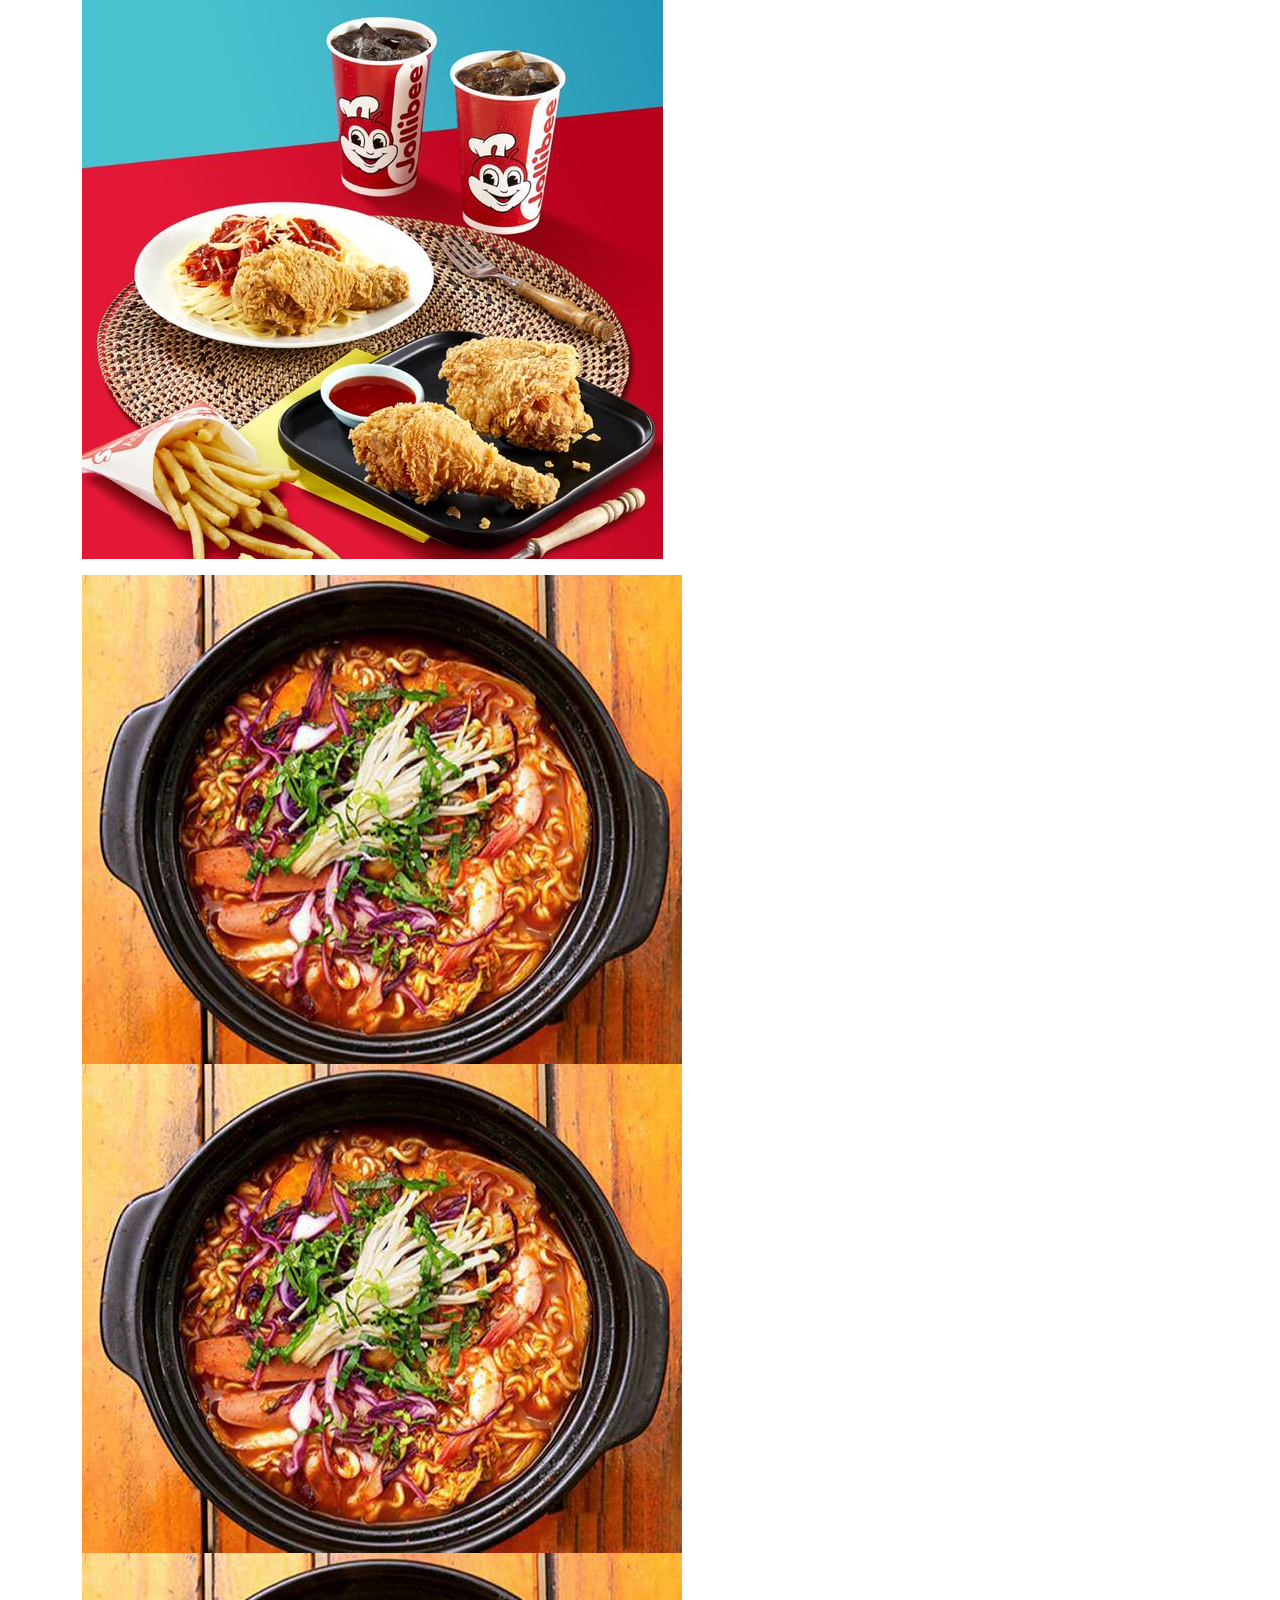
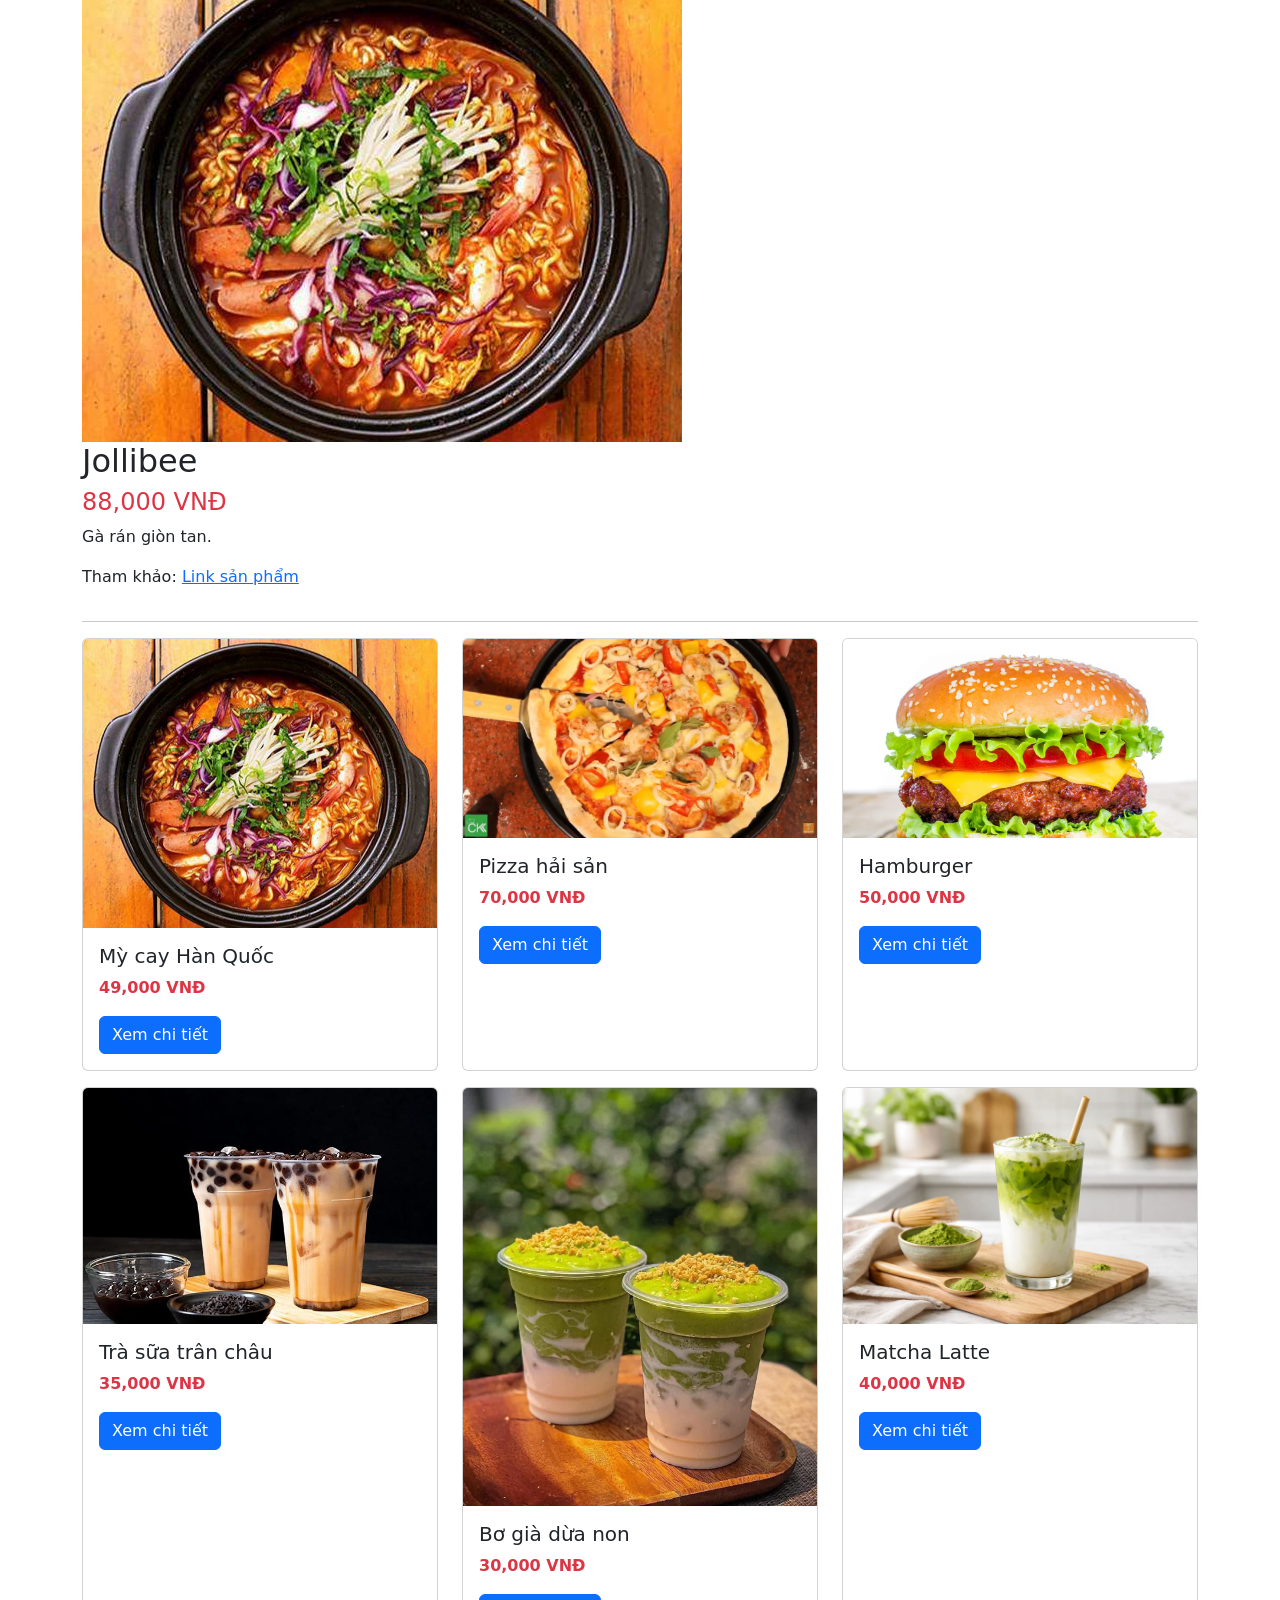
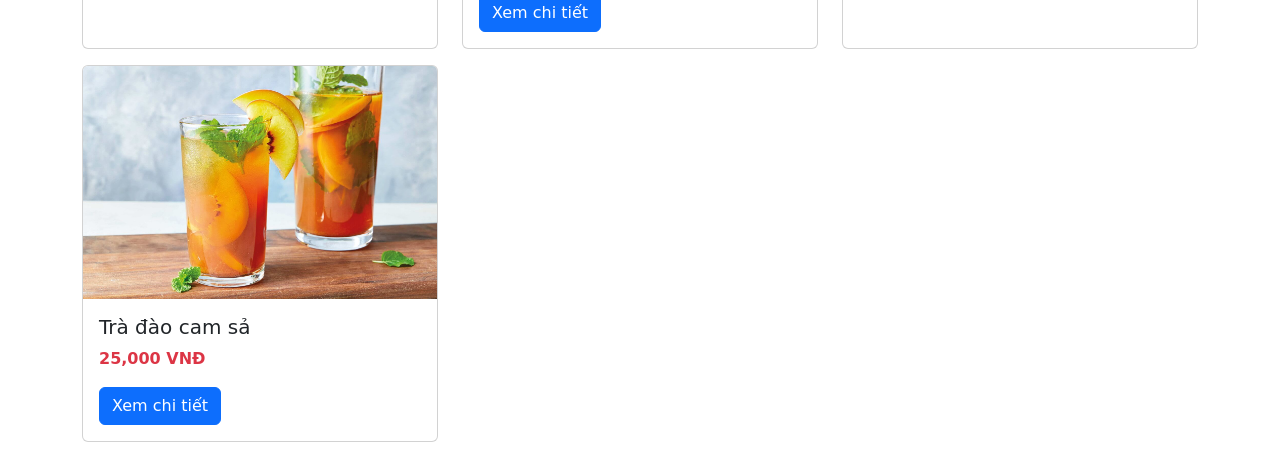
==== html/chi-tiet.html @ 3787f469 "update" ====
<!DOCTYPE html>
<html lang="vi">
<head>
    <meta charset="UTF-8">
    <meta name="viewport" content="width=device-width, initial-scale=1.0">
    <title>Chi tiết sản phẩm</title>

    <link href="https://cdn.jsdelivr.net/npm/bootstrap@5.3.3/dist/css/bootstrap.min.css" rel="stylesheet">

    <link rel="stylesheet" href="../css/style7.css">


</head>

<body>

<div class="container">

    <div class="row align-items-center">

        <div class="col-md-5">
            <img id="img" src="" alt="Sản phẩm">
        </div>

        <div class="thumb-list mt-3">
            <img src = "../assets/img/2-cach-lam-mi-cay-han-quoc-tai-nha-ngon-nhu-ngoai-hang-m--n-m---cay-h---i-s---n-1596697335-152-width600height489.jpg" onclick ="changeImg(this)">
            <img src = "../assets/img/2-cach-lam-mi-cay-han-quoc-tai-nha-ngon-nhu-ngoai-hang-m--n-m---cay-h---i-s---n-1596697335-152-width600height489.jpg" onclick ="changeImg(this)">
            <img src = "../assets/img/2-cach-lam-mi-cay-han-quoc-tai-nha-ngon-nhu-ngoai-hang-m--n-m---cay-h---i-s---n-1596697335-152-width600height489.jpg" onclick ="changeImg(this)">
        </div>

        <div class="col-md-7">

            <h2 id="name"></h2>

            <h4 id="price" class="text-danger"></h4>

            <p id="desc"></p>
 <p>
     Tham khảo:
    <a id="product-link" target="_blank">
     Link sản phẩm
    </a>
</p>
        </div>

    </div>

    <hr>

   <div class="row" id="related-products"></div>

    <script src="../js/lib.js"></script>

<script>

const urlParams = new URLSearchParams(window.location.search);

const productId = parseInt(urlParams.get("ma"));

const foundProduct = productId 
    ? products.find(item => item.id === productId)
    : products[0];

if(foundProduct){

    document.getElementById("name").innerHTML =
        foundProduct.name;

    document.getElementById("price").innerHTML =
        foundProduct.price.toLocaleString() + " VNĐ";

    document.getElementById("desc").innerHTML =
        foundProduct.description;

    document.getElementById("img").src =
        foundProduct.image;

   document.getElementById("product-link").href =
    foundProduct.link;

    const relatedProducts =
document.getElementById("related-products");

products.forEach(item => {

    if(
        item.category === foundProduct.category &&
        item.id !== foundProduct.id
    ){

        relatedProducts.innerHTML += `

        <div class="col-lg-4 col-md-6 mb-3">

            <div class="card h-100">

                <img src="${item.image}"
                     class="card-img-top">

                <div class="card-body">

                    <h5>${item.name}</h5>

                    <p class="text-danger fw-bold">
                        ${item.price.toLocaleString()} VNĐ
                    </p>

                    <a href="chi-tiet.html?ma=${item.id}"
                       class="btn btn-primary">
                       Xem chi tiết
                    </a>

                </div>

            </div>

        </div>

        `;
    }

});
}

function changeImg(el)
{
    document.getElementById("img").src = el.src;
}

</script>

</body>
</html>
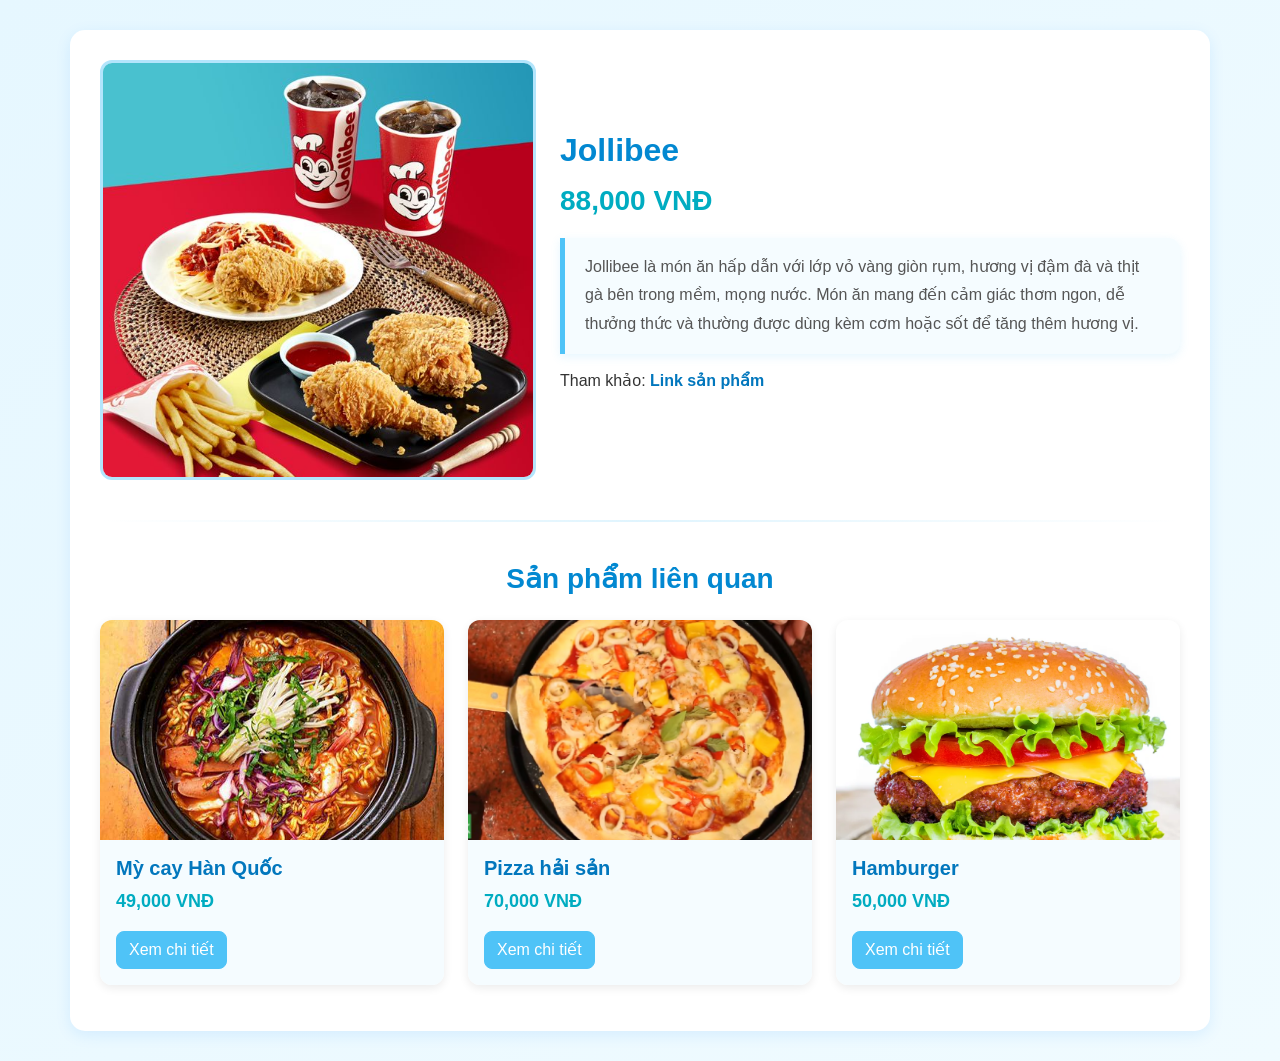
==== commit 3830db5f: "update" ====
--- a/html/chi-tiet.html
+++ b/html/chi-tiet.html
@@ -22,11 +22,11 @@
             <img id="img" src="" alt="Sản phẩm">
         </div>
 
-        <div class="thumb-list mt-3">
+        <!-- <div class="thumb-list mt-3">
             <img src = "../assets/img/2-cach-lam-mi-cay-han-quoc-tai-nha-ngon-nhu-ngoai-hang-m--n-m---cay-h---i-s---n-1596697335-152-width600height489.jpg" onclick ="changeImg(this)">
             <img src = "../assets/img/2-cach-lam-mi-cay-han-quoc-tai-nha-ngon-nhu-ngoai-hang-m--n-m---cay-h---i-s---n-1596697335-152-width600height489.jpg" onclick ="changeImg(this)">
             <img src = "../assets/img/2-cach-lam-mi-cay-han-quoc-tai-nha-ngon-nhu-ngoai-hang-m--n-m---cay-h---i-s---n-1596697335-152-width600height489.jpg" onclick ="changeImg(this)">
-        </div>
+        </div> -->
 
         <div class="col-md-7">
 
@@ -47,7 +47,14 @@
 
     <hr>
 
-   <div class="row" id="related-products"></div>
+<div class="row">
+    <div class="col-12">
+        <h3>Sản phẩm liên quan</h3>
+    </div>
+</div>
+
+<div class="row" id="related-products">
+</div>
 
     <script src="../js/lib.js"></script>
 
--- a/css/style7.css
+++ b/css/style7.css
@@ -0,0 +1,141 @@
+
+body {
+    background: linear-gradient(135deg, #e6f7ff, #f0fbff);
+    font-family: Arial, Helvetica, sans-serif;
+    color: #333;
+    padding: 30px 0;
+}
+
+
+.container {
+    background: #ffffff;
+    border-radius: 15px;
+    padding: 30px;
+    box-shadow: 0 4px 15px rgba(0, 123, 255, 0.1);
+}
+
+
+#img {
+    width: 100%;
+    border-radius: 12px;
+    border: 3px solid #b3e5fc;
+    transition: transform 0.3s ease;
+}
+
+#img:hover {
+    transform: scale(1.03);
+}
+
+#name {
+    color: #0288d1;
+    font-weight: bold;
+    margin-bottom: 15px;
+}
+
+#price {
+    font-size: 28px;
+    font-weight: bold;
+    color: #00acc1 !important;
+    margin-bottom: 20px;
+}
+#desc {
+    background: #f5fcff;
+    border-left: 5px solid #4fc3f7;
+    padding: 15px 20px;
+    border-radius: 0 12px 12px 0;
+    font-size: 16px;
+    line-height: 1.8;
+    color: #555;
+    box-shadow: 0 3px 10px rgba(79, 195, 247, 0.15);
+    margin-bottom: 15px;
+}
+
+
+h3 {
+    text-align: center;
+    color: #0288d1;
+    font-weight: bold;
+    margin-bottom: 25px;
+}
+
+#product-link {
+    color: #0277bd;
+    text-decoration: none;
+    font-weight: 600;
+}
+
+#product-link:hover {
+    color: #01579b;
+    text-decoration: underline;
+}
+
+
+.card {
+    border: none;
+    border-radius: 12px;
+    overflow: hidden;
+    transition: all 0.3s ease;
+    box-shadow: 0 3px 10px rgba(0, 0, 0, 0.08);
+}
+
+.card:hover {
+    transform: translateY(-6px);
+    box-shadow: 0 8px 20px rgba(2, 136, 209, 0.2);
+}
+
+.card-img-top {
+    height: 220px;
+    object-fit: cover;
+}
+
+
+.card-body {
+    background-color: #f5fcff;
+}
+
+.card-body h5 {
+    color: #0277bd;
+    font-weight: 600;
+}
+
+
+.card-body .text-danger {
+    color: #00acc1 !important;
+    font-size: 18px;
+}
+
+
+.btn-primary {
+    background-color: #4fc3f7;
+    border-color: #4fc3f7;
+    border-radius: 8px;
+    transition: 0.3s;
+}
+
+.btn-primary:hover {
+    background-color: #0288d1;
+    border-color: #0288d1;
+}
+
+hr {
+    border: 0;
+    height: 2px;
+    background: linear-gradient(to right, transparent, #81d4fa, transparent);
+    margin: 40px 0;
+}
+
+
+@media (max-width: 768px) {
+    .container {
+        padding: 20px;
+    }
+
+    #name {
+        margin-top: 20px;
+        font-size: 24px;
+    }
+
+    #price {
+        font-size: 24px;
+    }
+}
